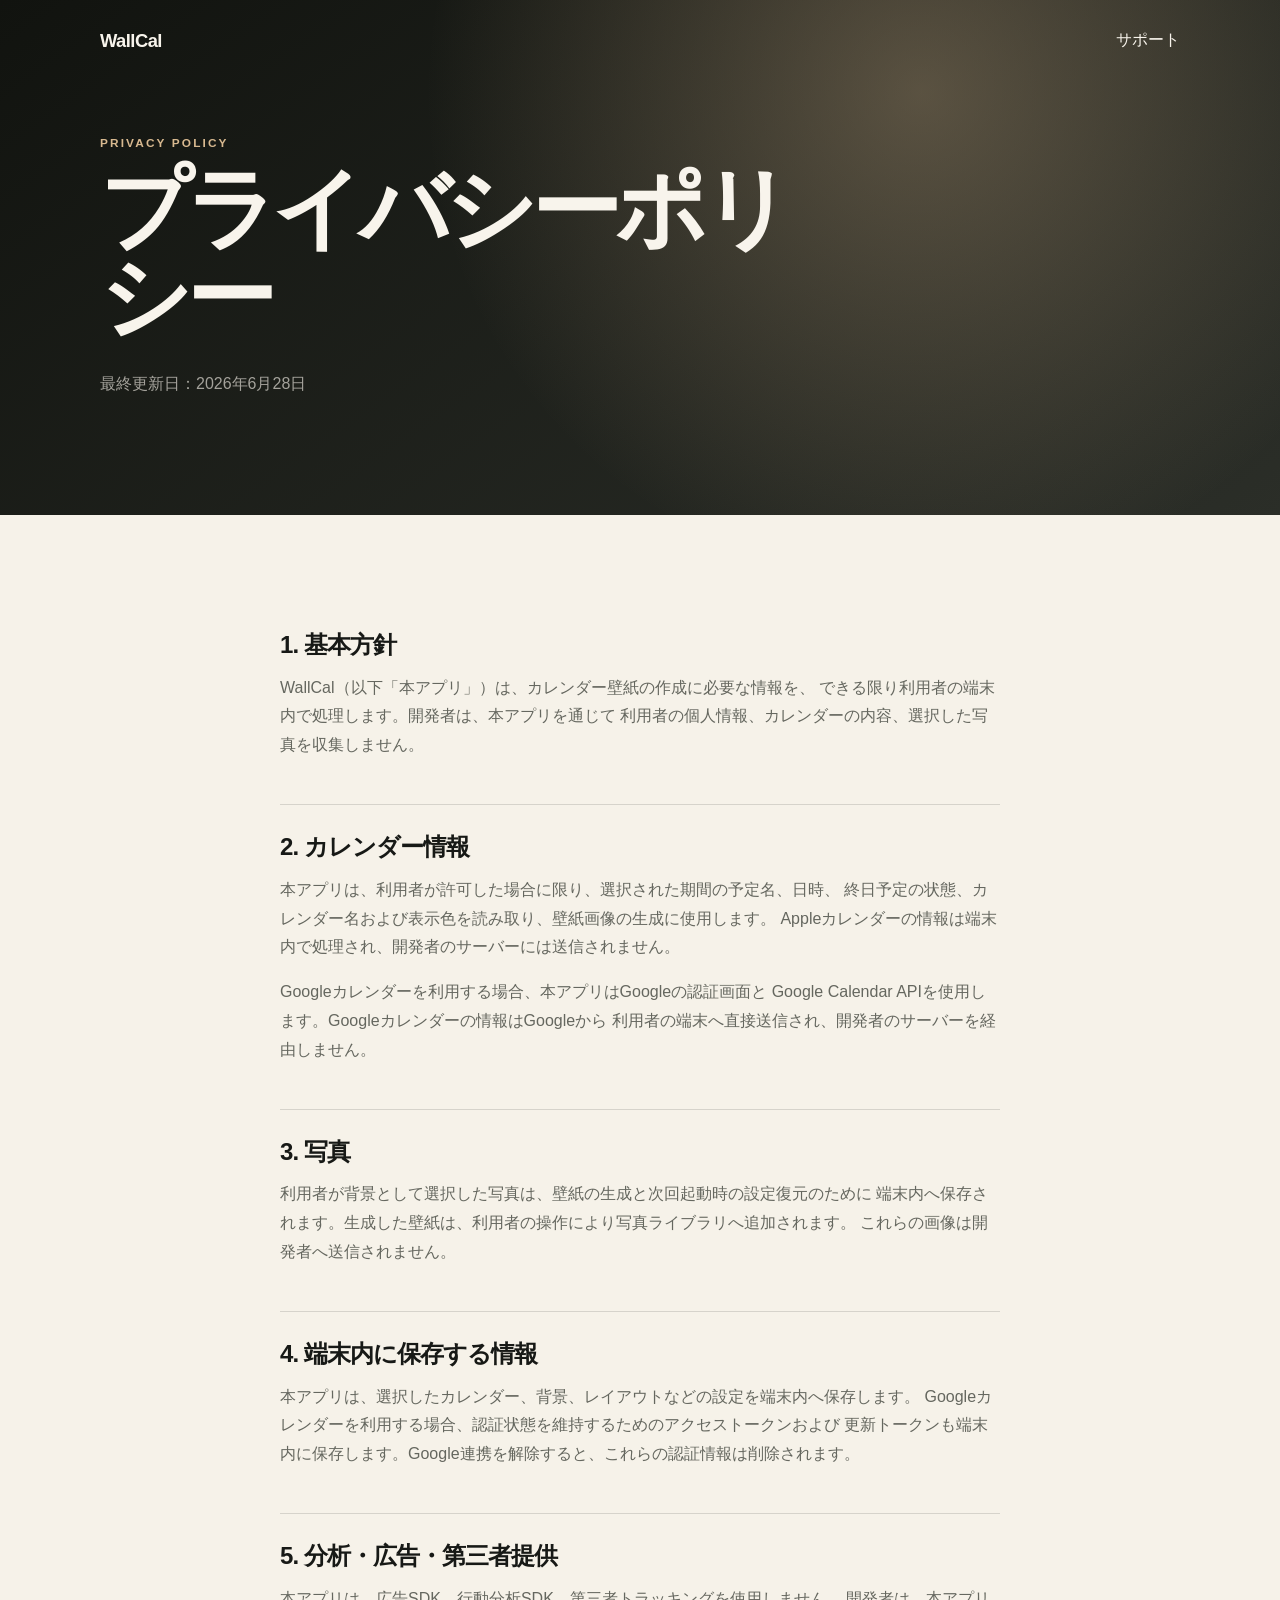
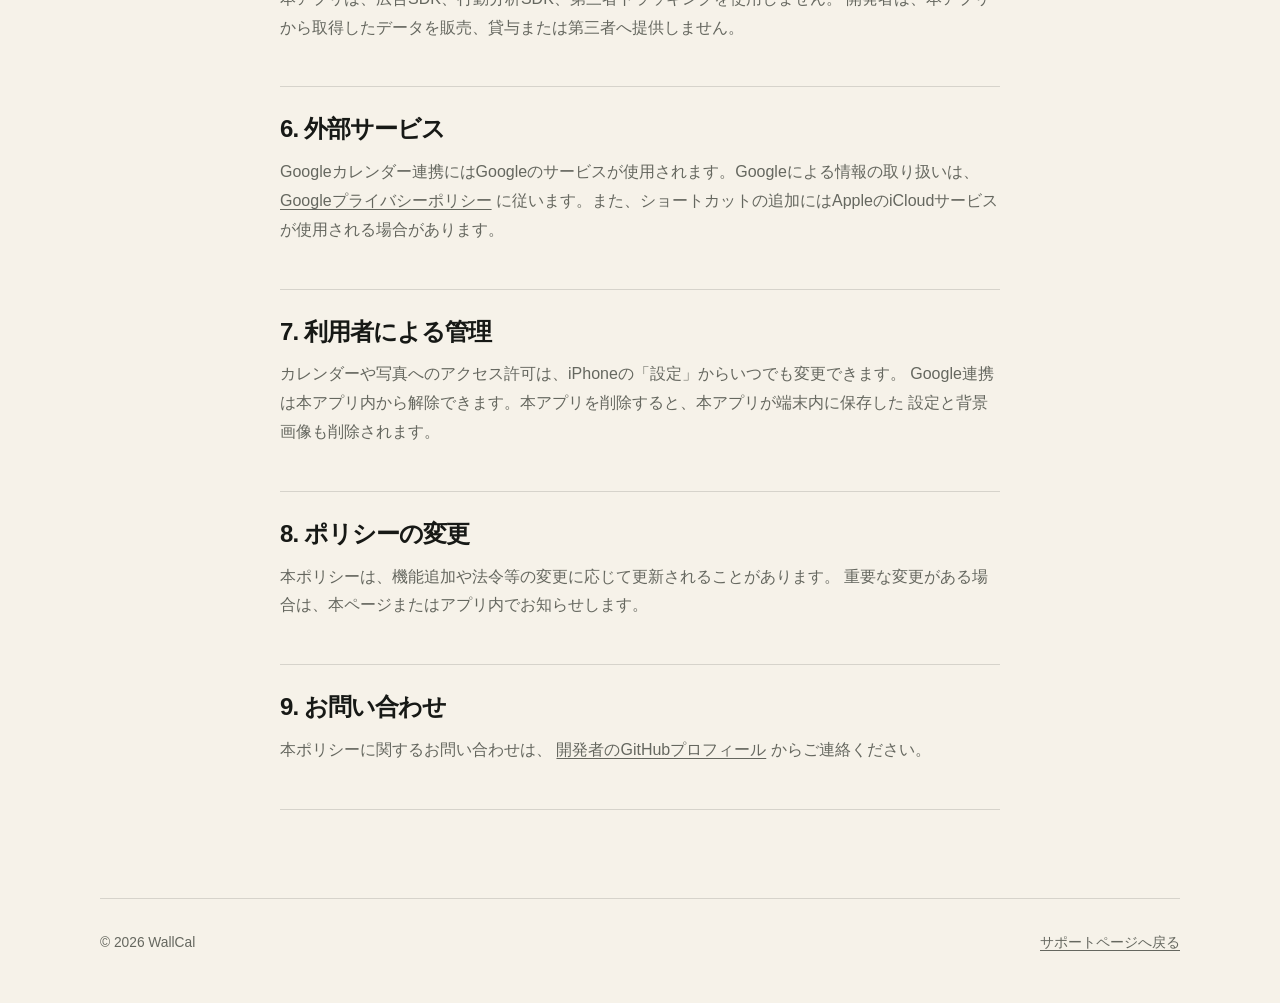
==== privacy.html @ 868d437b "Create WallCal OAuth verification site" ====
<!doctype html>
<html lang="ja">
<head>
  <meta charset="utf-8">
  <meta name="viewport" content="width=device-width, initial-scale=1">
  <meta name="description" content="WallCalのプライバシーポリシー。">
  <meta name="theme-color" content="#171916">
  <title>プライバシーポリシー | WallCal</title>
  <link rel="stylesheet" href="styles.css">
</head>
<body>
  <header class="page-header">
    <nav class="nav">
      <a class="brand" href="./">WallCal</a>
      <a href="./">サポート</a>
    </nav>
    <div>
      <p class="eyebrow">PRIVACY POLICY</p>
      <h1>プライバシーポリシー</h1>
      <p class="updated">最終更新日：2026年6月28日</p>
    </div>
  </header>

  <main class="policy">
    <section>
      <h2>1. 基本方針</h2>
      <p>
        WallCal（以下「本アプリ」）は、カレンダー壁紙の作成に必要な情報を、
        できる限り利用者の端末内で処理します。開発者は、本アプリを通じて
        利用者の個人情報、カレンダーの内容、選択した写真を収集しません。
      </p>
    </section>

    <section>
      <h2>2. カレンダー情報</h2>
      <p>
        本アプリは、利用者が許可した場合に限り、選択された期間の予定名、日時、
        終日予定の状態、カレンダー名および表示色を読み取り、壁紙画像の生成に使用します。
        Appleカレンダーの情報は端末内で処理され、開発者のサーバーには送信されません。
      </p>
      <p>
        Googleカレンダーを利用する場合、本アプリはGoogleの認証画面と
        Google Calendar APIを使用します。Googleカレンダーの情報はGoogleから
        利用者の端末へ直接送信され、開発者のサーバーを経由しません。
      </p>
    </section>

    <section>
      <h2>3. 写真</h2>
      <p>
        利用者が背景として選択した写真は、壁紙の生成と次回起動時の設定復元のために
        端末内へ保存されます。生成した壁紙は、利用者の操作により写真ライブラリへ追加されます。
        これらの画像は開発者へ送信されません。
      </p>
    </section>

    <section>
      <h2>4. 端末内に保存する情報</h2>
      <p>
        本アプリは、選択したカレンダー、背景、レイアウトなどの設定を端末内へ保存します。
        Googleカレンダーを利用する場合、認証状態を維持するためのアクセストークンおよび
        更新トークンも端末内に保存します。Google連携を解除すると、これらの認証情報は削除されます。
      </p>
    </section>

    <section>
      <h2>5. 分析・広告・第三者提供</h2>
      <p>
        本アプリは、広告SDK、行動分析SDK、第三者トラッキングを使用しません。
        開発者は、本アプリから取得したデータを販売、貸与または第三者へ提供しません。
      </p>
    </section>

    <section>
      <h2>6. 外部サービス</h2>
      <p>
        Googleカレンダー連携にはGoogleのサービスが使用されます。Googleによる情報の取り扱いは、
        <a href="https://policies.google.com/privacy" rel="noopener noreferrer">Googleプライバシーポリシー</a>
        に従います。また、ショートカットの追加にはAppleのiCloudサービスが使用される場合があります。
      </p>
    </section>

    <section>
      <h2>7. 利用者による管理</h2>
      <p>
        カレンダーや写真へのアクセス許可は、iPhoneの「設定」からいつでも変更できます。
        Google連携は本アプリ内から解除できます。本アプリを削除すると、本アプリが端末内に保存した
        設定と背景画像も削除されます。
      </p>
    </section>

    <section>
      <h2>8. ポリシーの変更</h2>
      <p>
        本ポリシーは、機能追加や法令等の変更に応じて更新されることがあります。
        重要な変更がある場合は、本ページまたはアプリ内でお知らせします。
      </p>
    </section>

    <section>
      <h2>9. お問い合わせ</h2>
      <p>
        本ポリシーに関するお問い合わせは、
        <a href="https://github.com/Yuto-0906" rel="noopener noreferrer">開発者のGitHubプロフィール</a>
        からご連絡ください。
      </p>
    </section>
  </main>

  <footer>
    <span>© 2026 WallCal</span>
    <a href="./">サポートページへ戻る</a>
  </footer>
</body>
</html>
---- styles.css ----
:root {
  color-scheme: light;
  --ink: #171916;
  --muted: #65675f;
  --paper: #f6f2e9;
  --sand: #d8b990;
  --sage: #a9b0a0;
  --line: rgba(23, 25, 22, 0.14);
}

* {
  box-sizing: border-box;
}

html {
  scroll-behavior: smooth;
}

body {
  margin: 0;
  color: var(--ink);
  background: var(--paper);
  font-family: -apple-system, BlinkMacSystemFont, "Hiragino Sans", "Yu Gothic", sans-serif;
  line-height: 1.8;
}

a {
  color: inherit;
  text-underline-offset: 0.2em;
}

.hero,
.page-header {
  color: #f8f4ec;
  background:
    radial-gradient(circle at 72% 18%, rgba(216, 185, 144, 0.32), transparent 31rem),
    linear-gradient(145deg, #11130f, #2b2e28);
}

.hero {
  min-height: 72vh;
  display: grid;
  grid-template-rows: auto 1fr;
}

.nav {
  width: min(1080px, calc(100% - 40px));
  margin: 0 auto;
  padding: 24px 0;
  display: flex;
  align-items: center;
  justify-content: space-between;
}

.nav a {
  text-decoration: none;
}

.brand {
  font-size: 1.15rem;
  font-weight: 750;
  letter-spacing: -0.03em;
}

.hero-content,
.page-header > div {
  width: min(1080px, calc(100% - 40px));
  margin: auto;
  padding: 72px 0 100px;
}

.page-header > div {
  padding-top: 52px;
}

.eyebrow,
.section-label {
  margin: 0 0 12px;
  color: var(--sand);
  font-size: 0.74rem;
  font-weight: 750;
  letter-spacing: 0.18em;
}

h1,
h2,
h3,
p {
  margin-top: 0;
}

h1 {
  margin-bottom: 28px;
  max-width: 760px;
  font-size: clamp(3.2rem, 9vw, 7.4rem);
  line-height: 0.98;
  letter-spacing: -0.065em;
}

.page-header h1 {
  font-size: clamp(2.6rem, 7vw, 5.6rem);
}

.lead {
  max-width: 640px;
  color: rgba(248, 244, 236, 0.78);
  font-size: clamp(1rem, 2vw, 1.24rem);
}

.updated {
  color: rgba(248, 244, 236, 0.62);
}

main > section,
.policy {
  width: min(1080px, calc(100% - 40px));
  margin: 0 auto;
  padding: 88px 0;
}

h2 {
  margin-bottom: 36px;
  font-size: clamp(2rem, 4vw, 3.2rem);
  line-height: 1.2;
  letter-spacing: -0.04em;
}

h3 {
  margin-bottom: 8px;
  font-size: 1.08rem;
}

.steps {
  list-style: none;
  margin: 0;
  padding: 0;
  display: grid;
  grid-template-columns: repeat(3, 1fr);
  gap: 18px;
}

.steps li,
.faq-grid article {
  border: 1px solid var(--line);
  border-radius: 24px;
  background: rgba(255, 255, 255, 0.38);
}

.steps li {
  padding: 28px;
}

.steps li > span {
  width: 36px;
  height: 36px;
  margin-bottom: 38px;
  display: grid;
  place-items: center;
  border-radius: 999px;
  color: var(--paper);
  background: var(--ink);
  font-size: 0.82rem;
  font-weight: 750;
}

.steps p,
.faq-grid p,
.contact p,
.policy p {
  color: var(--muted);
}

.tinted {
  position: relative;
}

.tinted::before {
  position: absolute;
  z-index: -1;
  inset: 28px -28px;
  border-radius: 36px;
  background: rgba(169, 176, 160, 0.18);
  content: "";
}

.faq-grid {
  display: grid;
  grid-template-columns: repeat(2, 1fr);
  gap: 18px;
}

.faq-grid article {
  padding: 28px;
}

.contact {
  text-align: center;
}

.contact p {
  max-width: 640px;
  margin: 0 auto 28px;
}

.button {
  display: inline-block;
  padding: 13px 22px;
  border-radius: 999px;
  color: var(--paper);
  background: var(--ink);
  text-decoration: none;
  font-weight: 700;
}

.policy {
  max-width: 760px;
}

.policy section {
  padding: 28px 0;
  border-bottom: 1px solid var(--line);
}

.policy h2 {
  margin-bottom: 14px;
  font-size: 1.5rem;
}

footer {
  width: min(1080px, calc(100% - 40px));
  margin: 0 auto;
  padding: 32px 0 48px;
  display: flex;
  justify-content: space-between;
  border-top: 1px solid var(--line);
  color: var(--muted);
  font-size: 0.86rem;
}

@media (max-width: 760px) {
  .hero {
    min-height: 630px;
  }

  .hero-content,
  .page-header > div {
    padding: 56px 0 76px;
  }

  .steps,
  .faq-grid {
    grid-template-columns: 1fr;
  }

  main > section,
  .policy {
    padding: 66px 0;
  }

  .tinted::before {
    inset: 20px -10px;
  }

  footer {
    gap: 12px;
    flex-direction: column;
  }
}
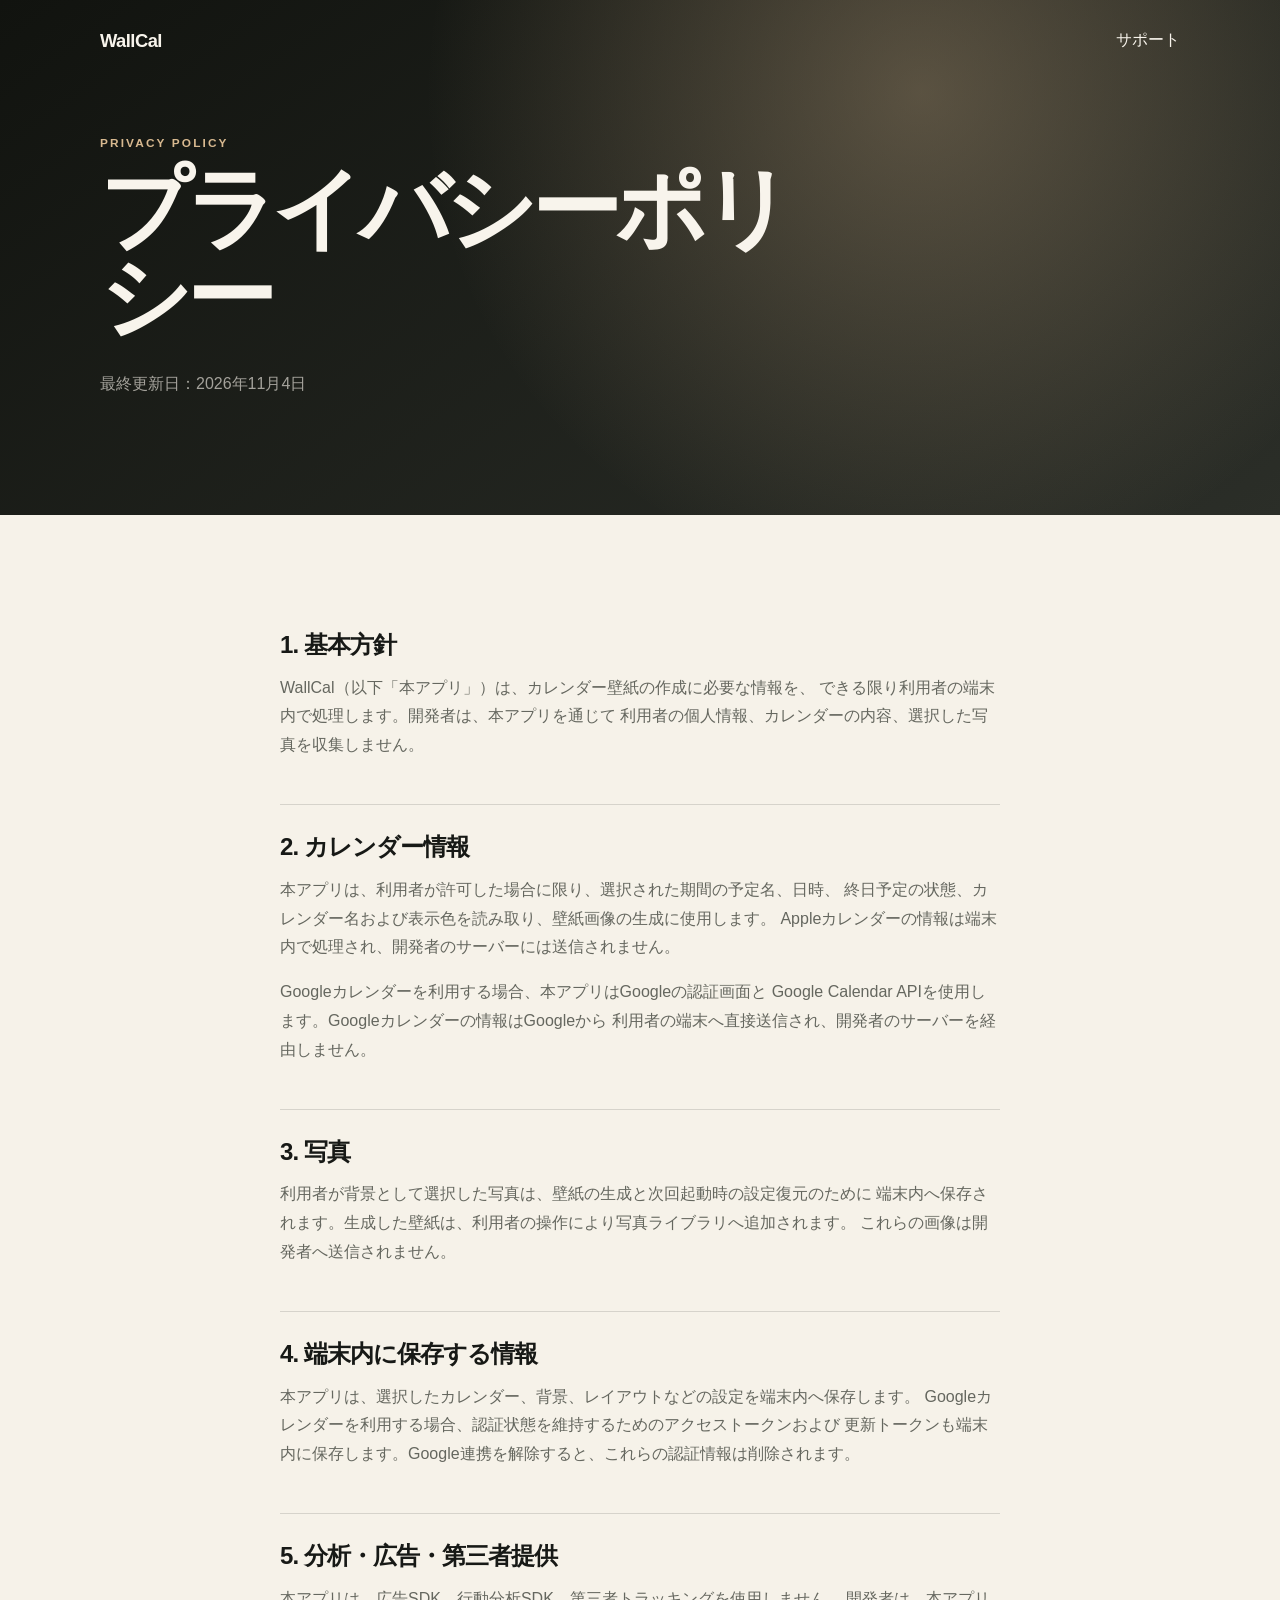
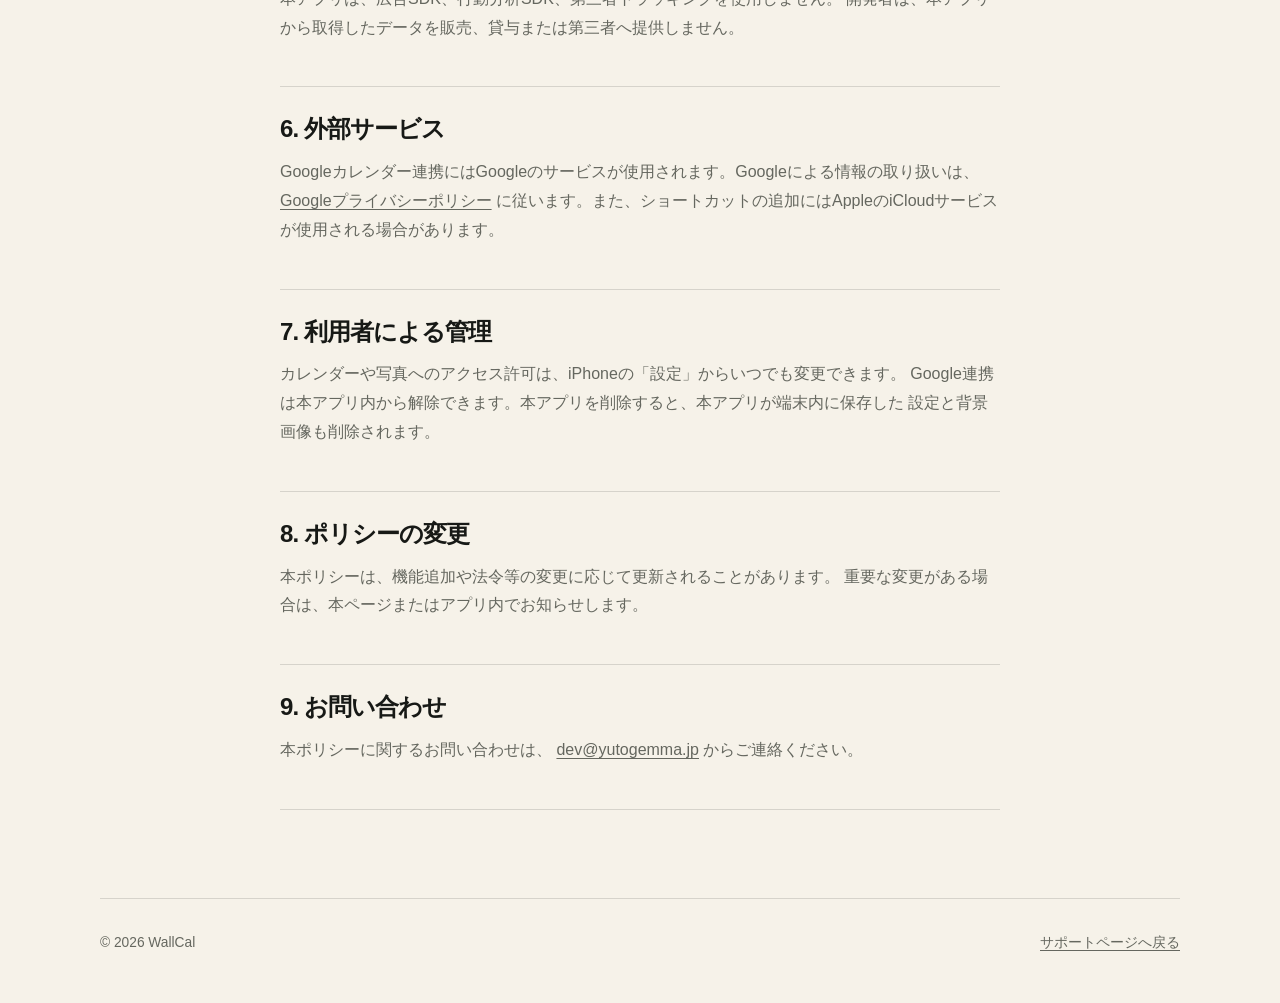
==== commit a83eff1a: "Use dev@yutogemma.jp for WallCal support" ====
--- a/privacy.html
+++ b/privacy.html
@@ -17,7 +17,7 @@
     <div>
       <p class="eyebrow">PRIVACY POLICY</p>
       <h1>プライバシーポリシー</h1>
-      <p class="updated">最終更新日：2026年6月28日</p>
+      <p class="updated">最終更新日：2026年11月4日</p>
     </div>
   </header>
 
@@ -101,7 +101,7 @@
       <h2>9. お問い合わせ</h2>
       <p>
         本ポリシーに関するお問い合わせは、
-        <a href="https://github.com/Yuto-0906" rel="noopener noreferrer">開発者のGitHubプロフィール</a>
+        <a href="mailto:dev@yutogemma.jp">dev@yutogemma.jp</a>
         からご連絡ください。
       </p>
     </section>
